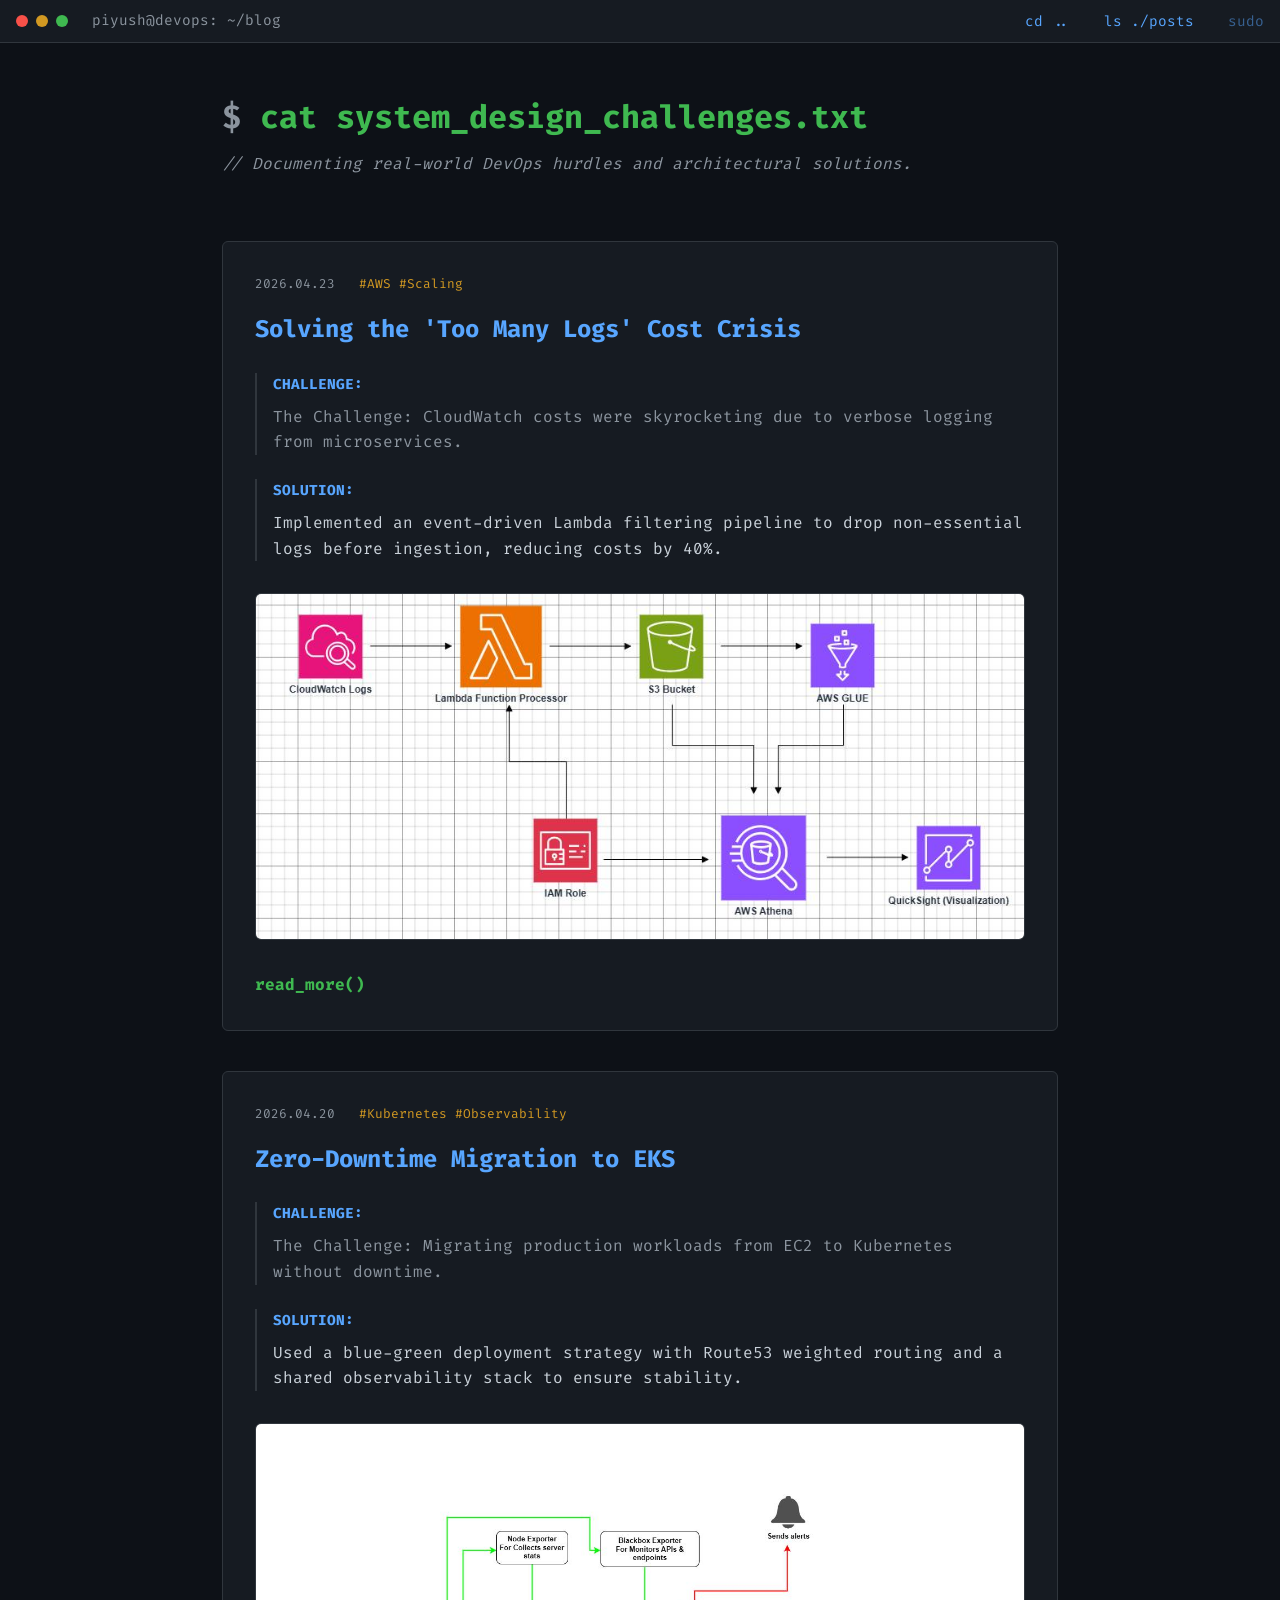
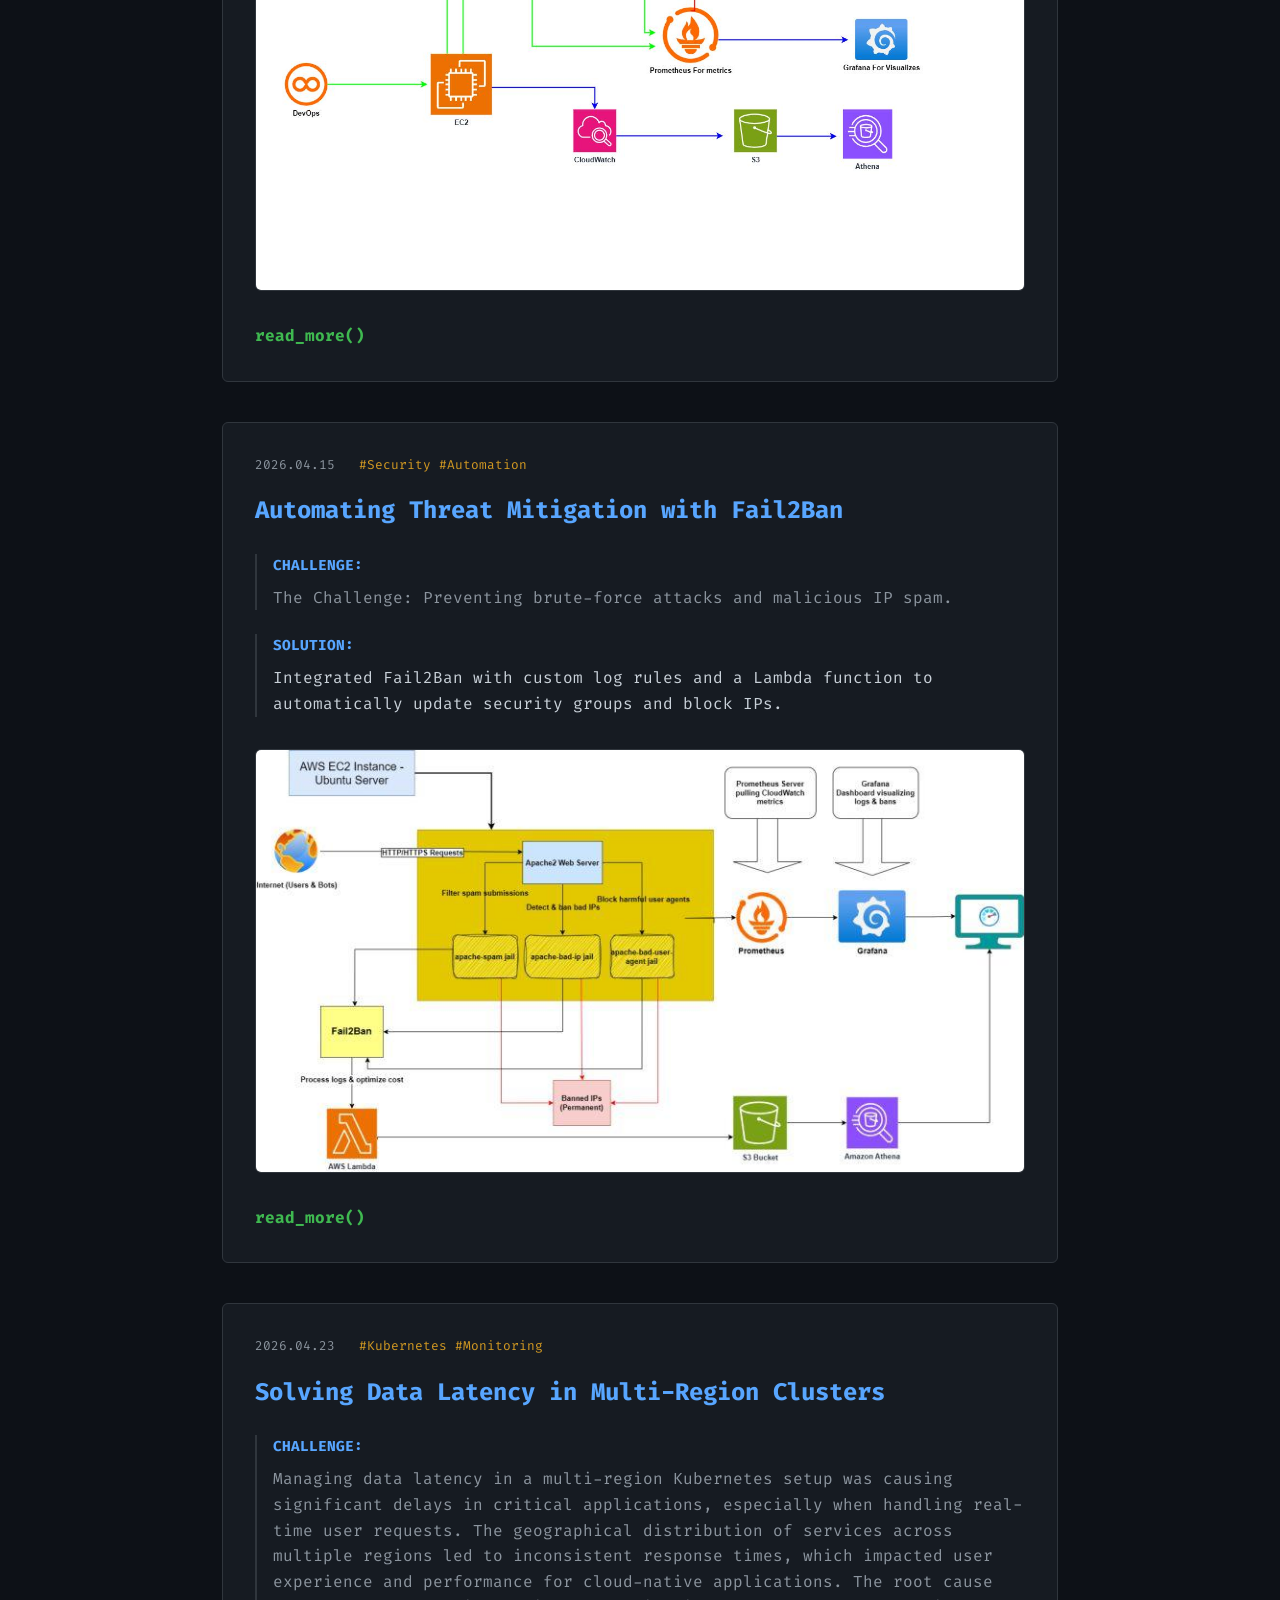
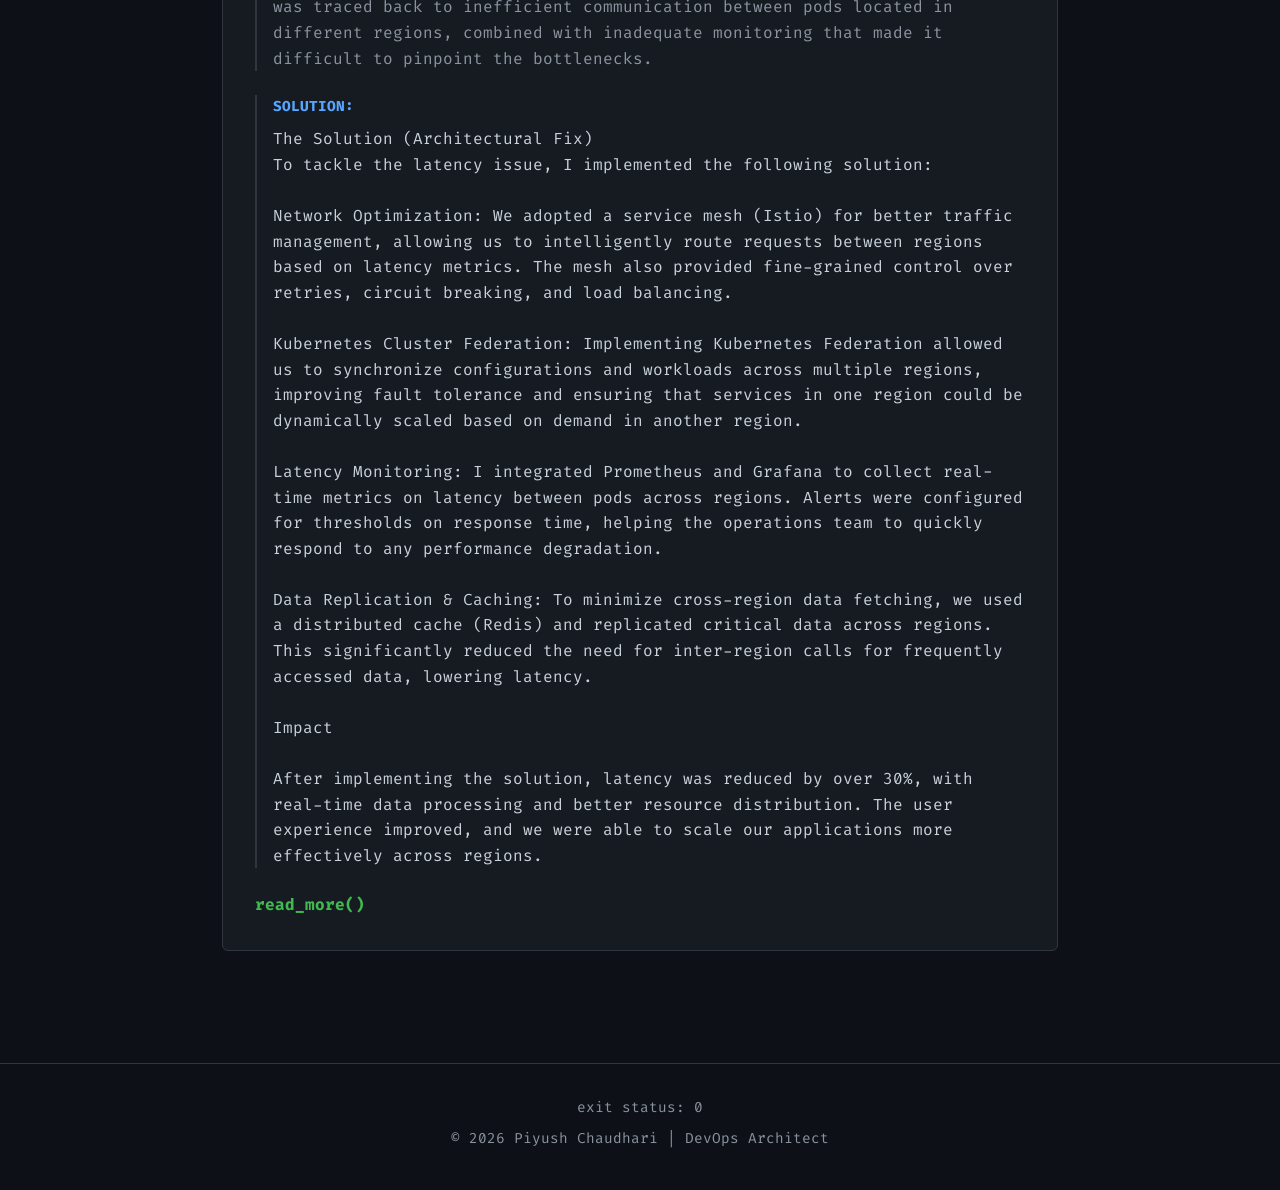
==== blog/index.html @ 4d82b0ca "Update blog with new Multi-Region Latency challenge and final UI fixes" ====
<!DOCTYPE html>
<html lang="en">
<head>
    <meta charset="UTF-8">
    <meta name="viewport" content="width=device-width, initial-scale=1.0">
    <title>DevOps Logs | Piyush Chaudhari</title>
    <meta name="description" content="Technical blog about DevOps System Design challenges and solutions.">
    <link rel="preconnect" href="https://fonts.googleapis.com">
    <link rel="preconnect" href="https://fonts.gstatic.com" crossorigin>
    <link href="https://fonts.googleapis.com/css2?family=Fira+Code:wght@300;400;500;700&display=swap" rel="stylesheet">
    <link rel="stylesheet" href="https://cdnjs.cloudflare.com/ajax/libs/font-awesome/6.4.0/css/all.min.css">
    <link rel="stylesheet" href="style.css">
</head>
<body>
    <header class="terminal-header">
        <div class="terminal-controls">
            <span class="control red"></span>
            <span class="control yellow"></span>
            <span class="control green"></span>
        </div>
        <div class="terminal-title">piyush@devops: ~/blog</div>
        <nav>
            <a href="../index.html">cd ..</a>
            <a href="#posts">ls ./posts</a>
            <a href="admin.html" style="opacity: 0.5;">sudo</a>
        </nav>
    </header>

    <main class="container">
        <section class="intro">
            <h1 class="typing">cat system_design_challenges.txt</h1>
            <p class="comment">// Documenting real-world DevOps hurdles and architectural solutions.</p>
        </section>

        <section id="posts" class="posts-grid">
            <!-- Posts will be injected here by script.js -->
        </section>
    </main>

    <footer>
        <p>exit status: 0</p>
        <p>&copy; 2026 Piyush Chaudhari | DevOps Architect</p>
    </footer>

    <script type="module">
        import blogPosts from './posts.js';
        
        const postsGrid = document.getElementById('posts');
        
        blogPosts.forEach(post => {
            const article = document.createElement('article');
            article.className = 'post-card';
            article.innerHTML = `
                <div class="post-meta">
                    <span class="date">${post.date}</span>
                    <span class="tag">${post.tag}</span>
                </div>
                <h2 class="post-title">${post.title}</h2>
                <div class="challenge-box">
                    <h3>Challenge:</h3>
                    <p class="post-excerpt">${post.excerpt}</p>
                </div>
                <div class="solution-box">
                    <h3>Solution:</h3>
                    <p class="post-solution">${post.solution}</p>
                </div>
                ${post.image ? `<div class="post-image"><img src="${post.image}" alt="Architecture Diagram"></div>` : ''}
                <a href="${post.link}" class="read-more">read_more()</a>
            `;
            postsGrid.appendChild(article);
        });
    </script>
    <style>
        .challenge-box, .solution-box {
            margin: 1.5rem 0;
            padding-left: 1rem;
            border-left: 2px solid #30363d;
        }
        .challenge-box h3, .solution-box h3 {
            font-size: 0.9rem;
            color: var(--accent-color);
            margin-bottom: 0.5rem;
            text-transform: uppercase;
        }
        .post-solution {
            color: var(--text-primary);
        }
        .post-image {
            margin: 2rem 0;
            border-radius: 6px;
            overflow: hidden;
            border: 1px solid #30363d;
        }
        .post-image img {
            width: 100%;
            height: auto;
            display: block;
        }
    </style>
</body>
</html>
---- blog/style.css ----
:root {
    --bg-color: #0d1117;
    --header-color: #161b22;
    --text-primary: #c9d1d9;
    --text-secondary: #8b949e;
    --accent-color: #58a6ff;
    --success-color: #3fb950;
    --warning-color: #d29922;
    --error-color: #f85149;
    --comment-color: #8b949e;
    --terminal-font: 'Fira Code', monospace;
}

* {
    margin: 0;
    padding: 0;
    box-sizing: border-box;
}

body {
    background-color: var(--bg-color);
    color: var(--text-primary);
    font-family: var(--terminal-font);
    line-height: 1.6;
    padding-top: 60px;
}

.container {
    max-width: 900px;
    margin: 0 auto;
    padding: 2rem;
}

/* Terminal Header */
.terminal-header {
    background-color: var(--header-color);
    border-bottom: 1px solid #30363d;
    padding: 0.5rem 1rem;
    display: flex;
    align-items: center;
    position: fixed;
    top: 0;
    width: 100%;
    z-index: 1000;
}

.terminal-controls {
    display: flex;
    gap: 8px;
    margin-right: 1.5rem;
}

.control {
    width: 12px;
    height: 12px;
    border-radius: 50%;
}

.red { background-color: var(--error-color); }
.yellow { background-color: var(--warning-color); }
.green { background-color: var(--success-color); }

.terminal-title {
    font-size: 0.9rem;
    color: var(--text-secondary);
    flex-grow: 1;
}

nav a {
    color: var(--accent-color);
    text-decoration: none;
    margin-left: 1.5rem;
    font-size: 0.9rem;
}

nav a:hover {
    text-decoration: underline;
}

/* Intro Section */
.intro {
    margin-bottom: 4rem;
}

.typing {
    font-size: 2rem;
    color: var(--success-color);
    margin-bottom: 0.5rem;
}

.typing::before {
    content: "$ ";
    color: var(--text-secondary);
}

.comment {
    color: var(--comment-color);
    font-style: italic;
}

/* Posts Grid */
.posts-grid {
    display: flex;
    flex-direction: column;
    gap: 2.5rem;
}

.post-card {
    background: #161b22;
    border: 1px solid #30363d;
    padding: 2rem;
    border-radius: 6px;
    transition: transform 0.2s ease, border-color 0.2s ease;
}

.post-card:hover {
    transform: translateX(10px);
    border-color: var(--accent-color);
}

.post-meta {
    display: flex;
    gap: 1.5rem;
    font-size: 0.8rem;
    color: var(--text-secondary);
    margin-bottom: 1rem;
}

.tag {
    color: var(--warning-color);
}

.post-title {
    font-size: 1.5rem;
    margin-bottom: 1rem;
    color: var(--accent-color);
}

.post-excerpt {
    color: var(--text-secondary);
    margin-bottom: 1.5rem;
}

.read-more {
    color: var(--success-color);
    text-decoration: none;
    font-weight: bold;
}

.read-more:hover {
    text-decoration: underline;
}

/* Footer */
footer {
    margin-top: 5rem;
    padding: 2rem;
    text-align: center;
    border-top: 1px solid #30363d;
    color: var(--text-secondary);
    font-size: 0.9rem;
}

footer p {
    margin-bottom: 0.5rem;
}

@media (max-width: 600px) {
    .container { padding: 1rem; }
    .typing { font-size: 1.5rem; }
    .post-card { padding: 1.5rem; }
}
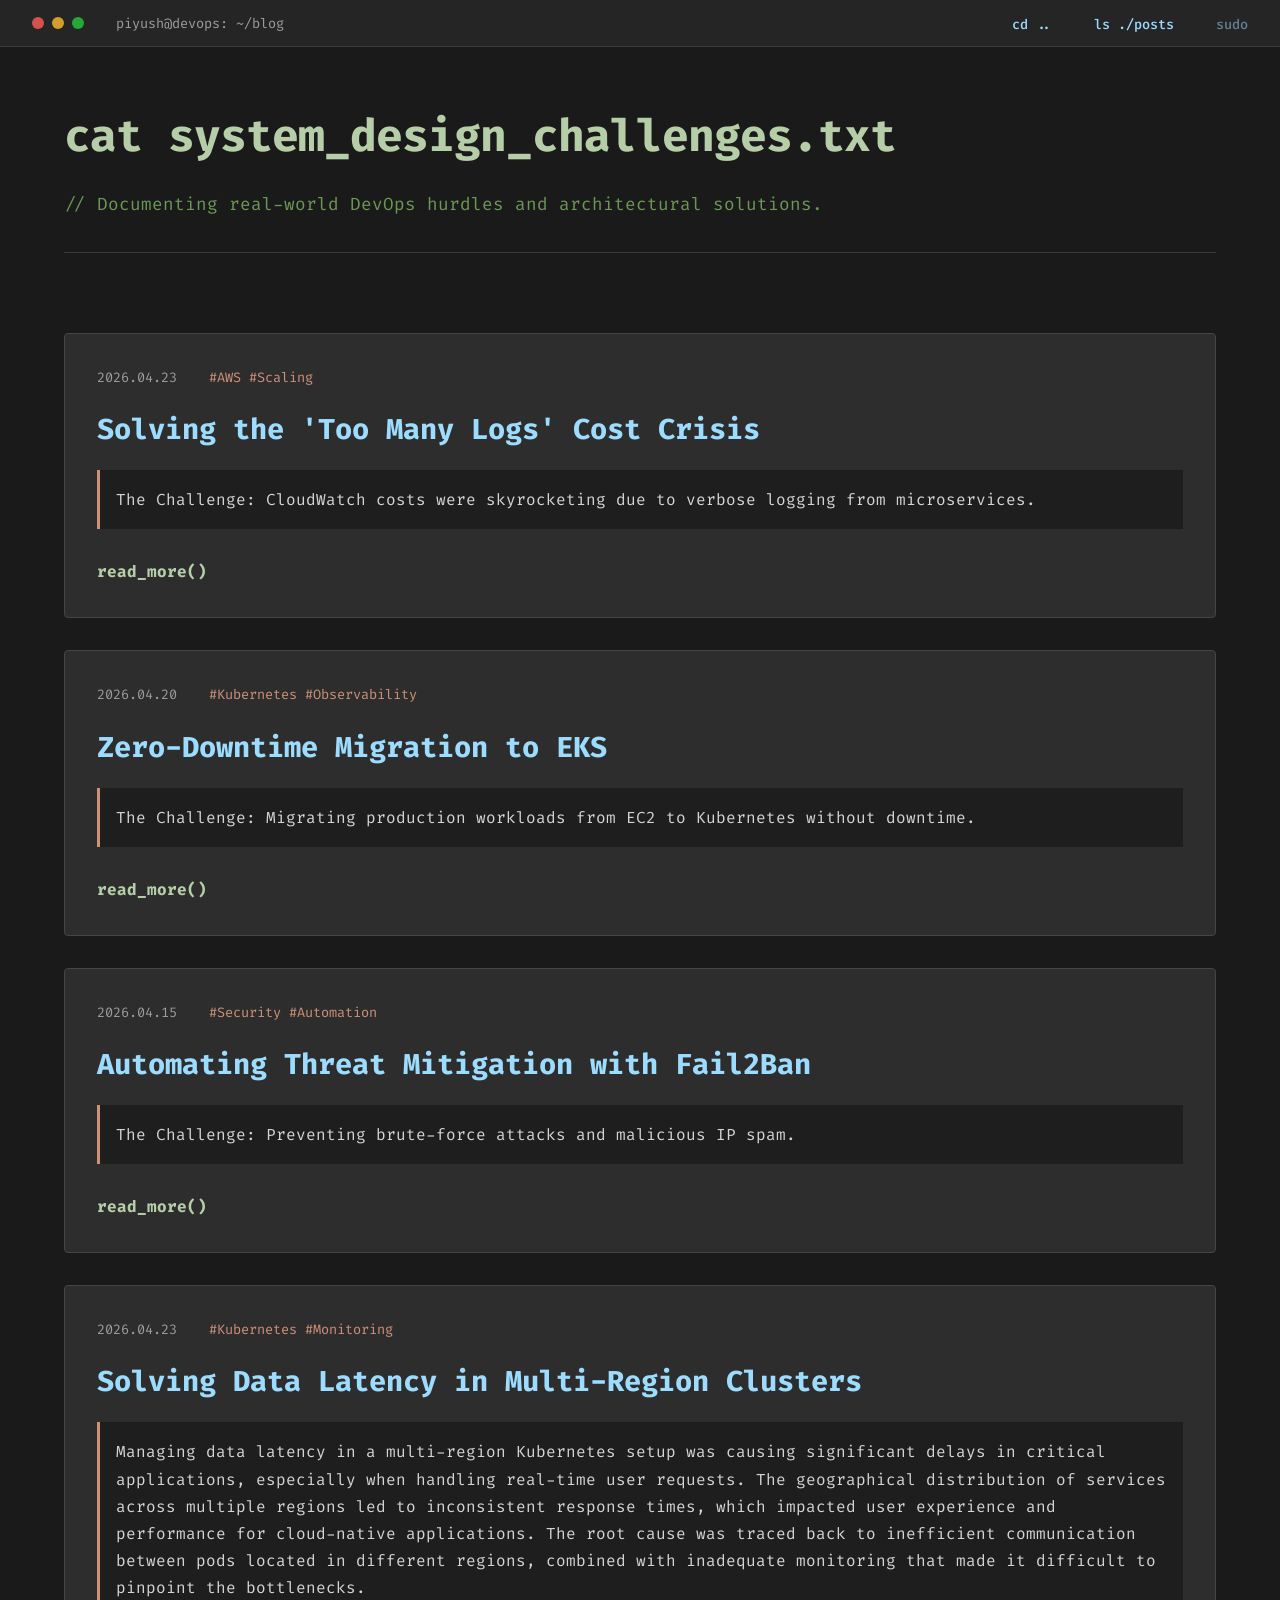
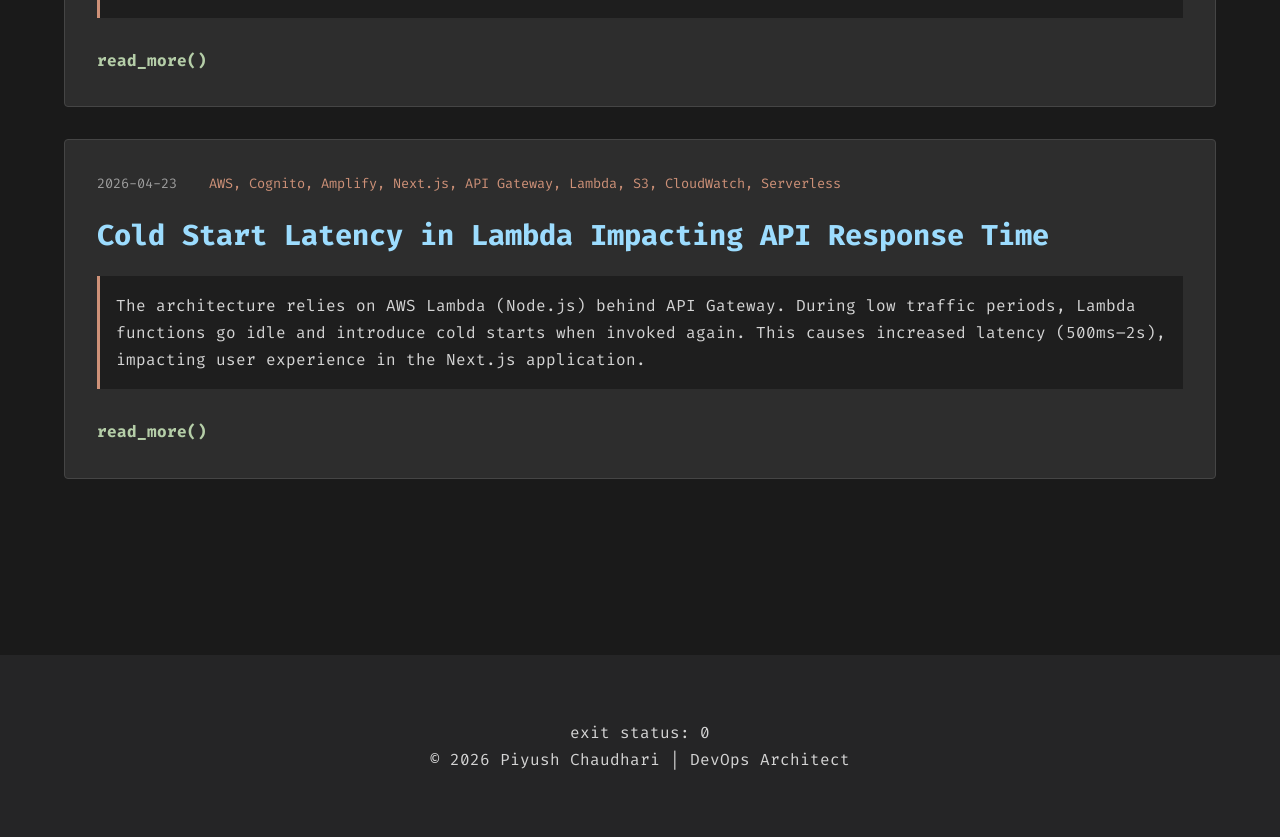
==== commit 5bbdee60: "Fix blog rendering and toggle logic for List View" ====
--- a/blog/index.html
+++ b/blog/index.html
@@ -47,7 +47,8 @@
         
         const postsGrid = document.getElementById('posts');
         
-        blogPosts.forEach(post => {
+        // Fix: Added (post, index) to access the array index
+        blogPosts.forEach((post, index) => {
             const article = document.createElement('article');
             article.className = 'post-card';
             article.innerHTML = `
@@ -57,45 +58,33 @@
                 </div>
                 <h2 class="post-title">${post.title}</h2>
                 <div class="challenge-box">
-                    <h3>Challenge:</h3>
                     <p class="post-excerpt">${post.excerpt}</p>
                 </div>
-                <div class="solution-box">
-                    <h3>Solution:</h3>
-                    <p class="post-solution">${post.solution}</p>
+                <div class="expanded-content" id="content-${index}">
+                    <div class="solution-box">
+                        <h3>Solution:</h3>
+                        <p class="post-solution">${post.solution}</p>
+                    </div>
+                    ${post.image ? `<div class="post-image"><img src="${post.image}" alt="Architecture Diagram" style="width:100%"></div>` : ''}
                 </div>
-                ${post.image ? `<div class="post-image"><img src="${post.image}" alt="Architecture Diagram"></div>` : ''}
-                <a href="${post.link}" class="read-more">read_more()</a>
+                <button class="read-more" onclick="togglePost(${index})" id="btn-${index}">read_more()</button>
             `;
             postsGrid.appendChild(article);
         });
+
+        // Fix: Attach to window so onclick can find it (Modules are not global)
+        window.togglePost = function(index) {
+            const content = document.getElementById(`content-${index}`);
+            const btn = document.getElementById(`btn-${index}`);
+            if (content.style.display === 'block') {
+                content.style.display = 'none';
+                btn.innerText = 'read_more()';
+            } else {
+                content.style.display = 'block';
+                btn.innerText = 'show_less()';
+            }
+        };
     </script>
-    <style>
-        .challenge-box, .solution-box {
-            margin: 1.5rem 0;
-            padding-left: 1rem;
-            border-left: 2px solid #30363d;
-        }
-        .challenge-box h3, .solution-box h3 {
-            font-size: 0.9rem;
-            color: var(--accent-color);
-            margin-bottom: 0.5rem;
-            text-transform: uppercase;
-        }
-        .post-solution {
-            color: var(--text-primary);
-        }
-        .post-image {
-            margin: 2rem 0;
-            border-radius: 6px;
-            overflow: hidden;
-            border: 1px solid #30363d;
-        }
-        .post-image img {
-            width: 100%;
-            height: auto;
-            display: block;
-        }
-    </style>
+
 </body>
 </html>
--- a/blog/style.css
+++ b/blog/style.css
@@ -1,14 +1,13 @@
 :root {
-    --bg-color: #0d1117;
-    --header-color: #161b22;
-    --text-primary: #c9d1d9;
-    --text-secondary: #8b949e;
-    --accent-color: #58a6ff;
-    --success-color: #3fb950;
-    --warning-color: #d29922;
-    --error-color: #f85149;
-    --comment-color: #8b949e;
-    --terminal-font: 'Fira Code', monospace;
+    --bg-color: #1a1a1a; /* Warm True Tone Dark */
+    --header-color: #252526;
+    --card-bg: #2d2d2d;
+    --text-primary: #d4d4d4;
+    --text-secondary: #9d9d9d;
+    --accent-color: #ce9178; /* Warm Salmon/Orange */
+    --success-color: #b5cea8; /* Soft Sage Green */
+    --link-color: #9cdcfe; /* Soft Sky Blue */
+    --terminal-font: 'Fira Code', 'JetBrains Mono', monospace;
 }
 
 * {
@@ -21,21 +20,23 @@
     background-color: var(--bg-color);
     color: var(--text-primary);
     font-family: var(--terminal-font);
-    line-height: 1.6;
-    padding-top: 60px;
+    line-height: 1.7;
+    padding-top: 50px;
+    width: 100%;
 }
 
 .container {
-    max-width: 900px;
-    margin: 0 auto;
-    padding: 2rem;
-}
-
-/* Terminal Header */
+    width: 100%;
+    max-width: 100%; /* Full screen width */
+    padding: 3rem 4rem; /* Wide side padding */
+    margin: 0;
+}
+
+/* Full Screen Terminal Header */
 .terminal-header {
     background-color: var(--header-color);
-    border-bottom: 1px solid #30363d;
-    padding: 0.5rem 1rem;
+    border-bottom: 1px solid #3c3c3c;
+    padding: 0.6rem 2rem;
     display: flex;
     align-items: center;
     position: fixed;
@@ -47,126 +48,158 @@
 .terminal-controls {
     display: flex;
     gap: 8px;
-    margin-right: 1.5rem;
+    margin-right: 2rem;
 }
 
 .control {
     width: 12px;
     height: 12px;
     border-radius: 50%;
-}
-
-.red { background-color: var(--error-color); }
-.yellow { background-color: var(--warning-color); }
-.green { background-color: var(--success-color); }
+    opacity: 0.8;
+}
+
+.red { background-color: #ff5f56; }
+.yellow { background-color: #ffbd2e; }
+.green { background-color: #27c93f; }
 
 .terminal-title {
-    font-size: 0.9rem;
+    font-size: 0.85rem;
     color: var(--text-secondary);
     flex-grow: 1;
 }
 
 nav a {
+    color: var(--link-color);
+    text-decoration: none;
+    margin-left: 2rem;
+    font-size: 0.85rem;
+    font-weight: 500;
+}
+
+nav a:hover {
     color: var(--accent-color);
-    text-decoration: none;
-    margin-left: 1.5rem;
-    font-size: 0.9rem;
-}
-
-nav a:hover {
-    text-decoration: underline;
-}
-
-/* Intro Section */
+}
+
+/* Hero Section - Left Aligned & Full Width */
 .intro {
-    margin-bottom: 4rem;
+    margin-bottom: 5rem;
+    border-bottom: 1px solid #3c3c3c;
+    padding-bottom: 2rem;
 }
 
 .typing {
-    font-size: 2rem;
+    font-size: 2.8rem;
     color: var(--success-color);
-    margin-bottom: 0.5rem;
-}
-
-.typing::before {
-    content: "$ ";
-    color: var(--text-secondary);
+    margin-bottom: 1rem;
+    letter-spacing: -1px;
 }
 
 .comment {
-    color: var(--comment-color);
-    font-style: italic;
-}
-
-/* Posts Grid */
+    color: #6a9955; /* Classic Doc Comment Green */
+    font-size: 1.1rem;
+}
+
+/* Full-Screen Posts List (Single Column) */
 .posts-grid {
     display: flex;
     flex-direction: column;
-    gap: 2.5rem;
+    gap: 2rem;
+    width: 100%;
+    max-width: 1200px; /* Centered but wide for readability */
+    margin: 0 auto;
 }
 
 .post-card {
-    background: #161b22;
-    border: 1px solid #30363d;
+    background: var(--card-bg);
+    border: 1px solid #454545;
     padding: 2rem;
-    border-radius: 6px;
-    transition: transform 0.2s ease, border-color 0.2s ease;
+    border-radius: 4px;
+    transition: all 0.3s ease;
 }
 
 .post-card:hover {
-    transform: translateX(10px);
     border-color: var(--accent-color);
 }
 
 .post-meta {
     display: flex;
-    gap: 1.5rem;
-    font-size: 0.8rem;
+    gap: 2rem;
+    font-size: 0.85rem;
     color: var(--text-secondary);
     margin-bottom: 1rem;
 }
 
 .tag {
-    color: var(--warning-color);
+    color: var(--accent-color);
 }
 
 .post-title {
-    font-size: 1.5rem;
+    font-size: 1.8rem;
     margin-bottom: 1rem;
-    color: var(--accent-color);
-}
-
-.post-excerpt {
-    color: var(--text-secondary);
-    margin-bottom: 1.5rem;
+    color: var(--link-color);
+}
+
+.challenge-box {
+    margin: 1rem 0;
+    padding: 1rem;
+    background: #1e1e1e;
+    border-left: 3px solid var(--accent-color);
+}
+
+/* Hidden Content Styles */
+.expanded-content {
+    display: none; /* Hidden by default */
+    margin-top: 1.5rem;
+    border-top: 1px solid #3c3c3c;
+    padding-top: 1.5rem;
+    animation: fadeIn 0.4s ease;
+}
+
+@keyframes fadeIn {
+    from { opacity: 0; transform: translateY(-10px); }
+    to { opacity: 1; transform: translateY(0); }
+}
+
+.solution-box {
+    margin: 1rem 0;
+    padding: 1rem;
+    background: #1e1e1e;
+    border-left: 3px solid var(--success-color);
+}
+
+.post-image {
+    margin: 1.5rem 0;
+    border: 1px solid #3c3c3c;
+    border-radius: 4px;
+    overflow: hidden;
+    max-width: 800px;
 }
 
 .read-more {
+    margin-top: 1rem;
     color: var(--success-color);
     text-decoration: none;
     font-weight: bold;
+    cursor: pointer;
+    display: inline-block;
+    background: none;
+    border: none;
+    font-family: inherit;
+    font-size: 1rem;
 }
 
 .read-more:hover {
     text-decoration: underline;
 }
 
-/* Footer */
 footer {
-    margin-top: 5rem;
-    padding: 2rem;
+    margin-top: 8rem;
+    padding: 4rem 2rem;
     text-align: center;
-    border-top: 1px solid #30363d;
-    color: var(--text-secondary);
-    font-size: 0.9rem;
-}
-
-footer p {
-    margin-bottom: 0.5rem;
-}
-
-@media (max-width: 600px) {
-    .container { padding: 1rem; }
-    .typing { font-size: 1.5rem; }
-    .post-card { padding: 1.5rem; }
-}
+    background-color: var(--header-color);
+}
+
+@media (max-width: 1000px) {
+    .container { padding: 2rem; }
+    .typing { font-size: 2rem; }
+}
